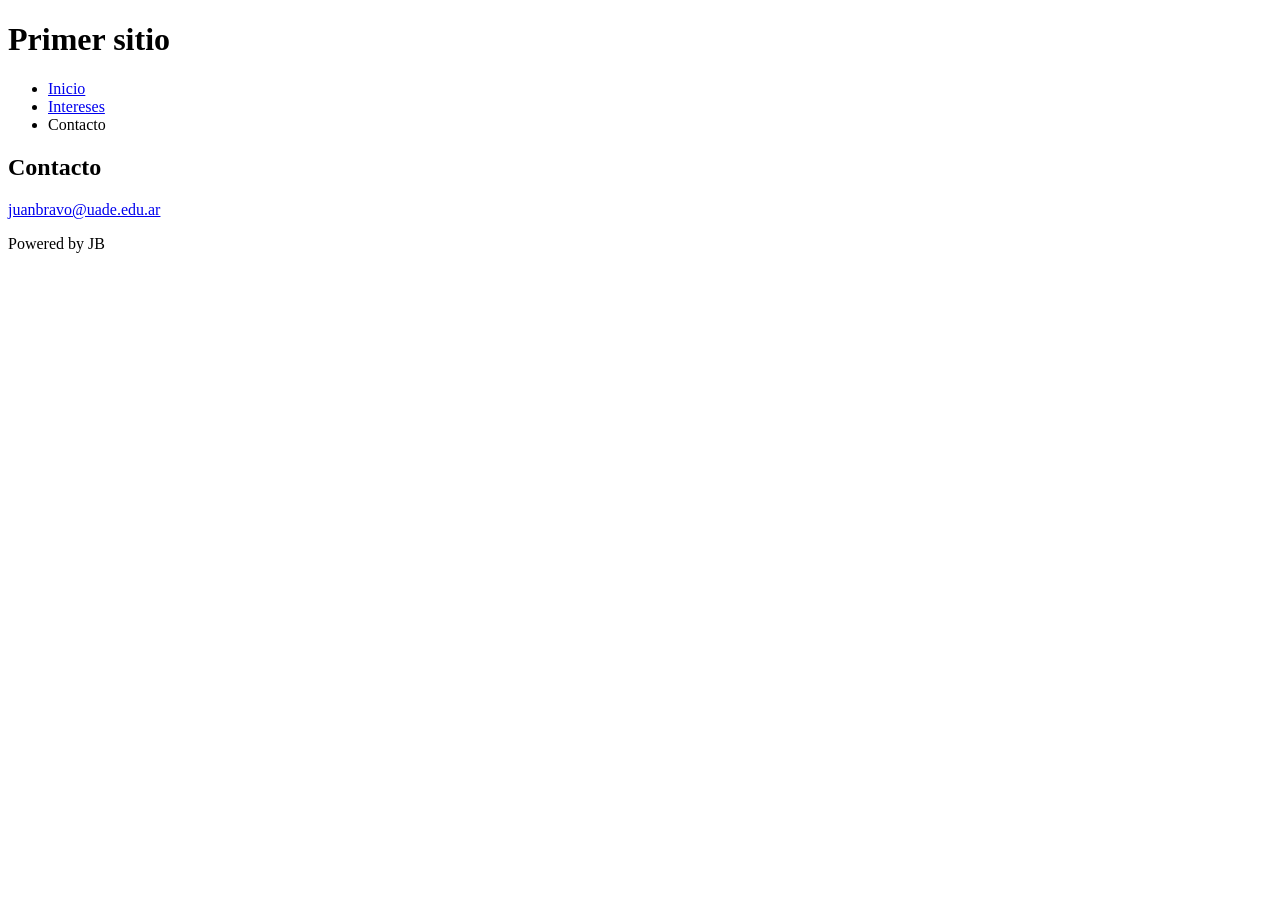
==== contacto.html @ 79280f29 "V1 First upload, with html files, being those: INDEX, CONTACTO, INTERES" ====
<!DOCTYPE html>
<html lang="en">

<head>
    <meta charset="UTF-8">
    <meta name="viewport" content="width=device-width, initial-scale=1.0">
    <title>Mi sitio - Contacto</title>
</head>

<body>
    <header>
        <h1> Primer sitio </h1>
        <nav>
            <ul>
                <li><a href="index.html">Inicio</a></li>
                <li><a href="intereses.html">Intereses</a></li>
                <li>Contacto</li>
            </ul>
        </nav>
    </header>
    <main>
        <h2>
            Contacto
        </h2>
        <a href="mailto:juanbravo@uade.edu.ar">juanbravo@uade.edu.ar</a>
    </main>
    <footer>
        <p> Powered by JB </p>
    </footer>
</body>

</html>
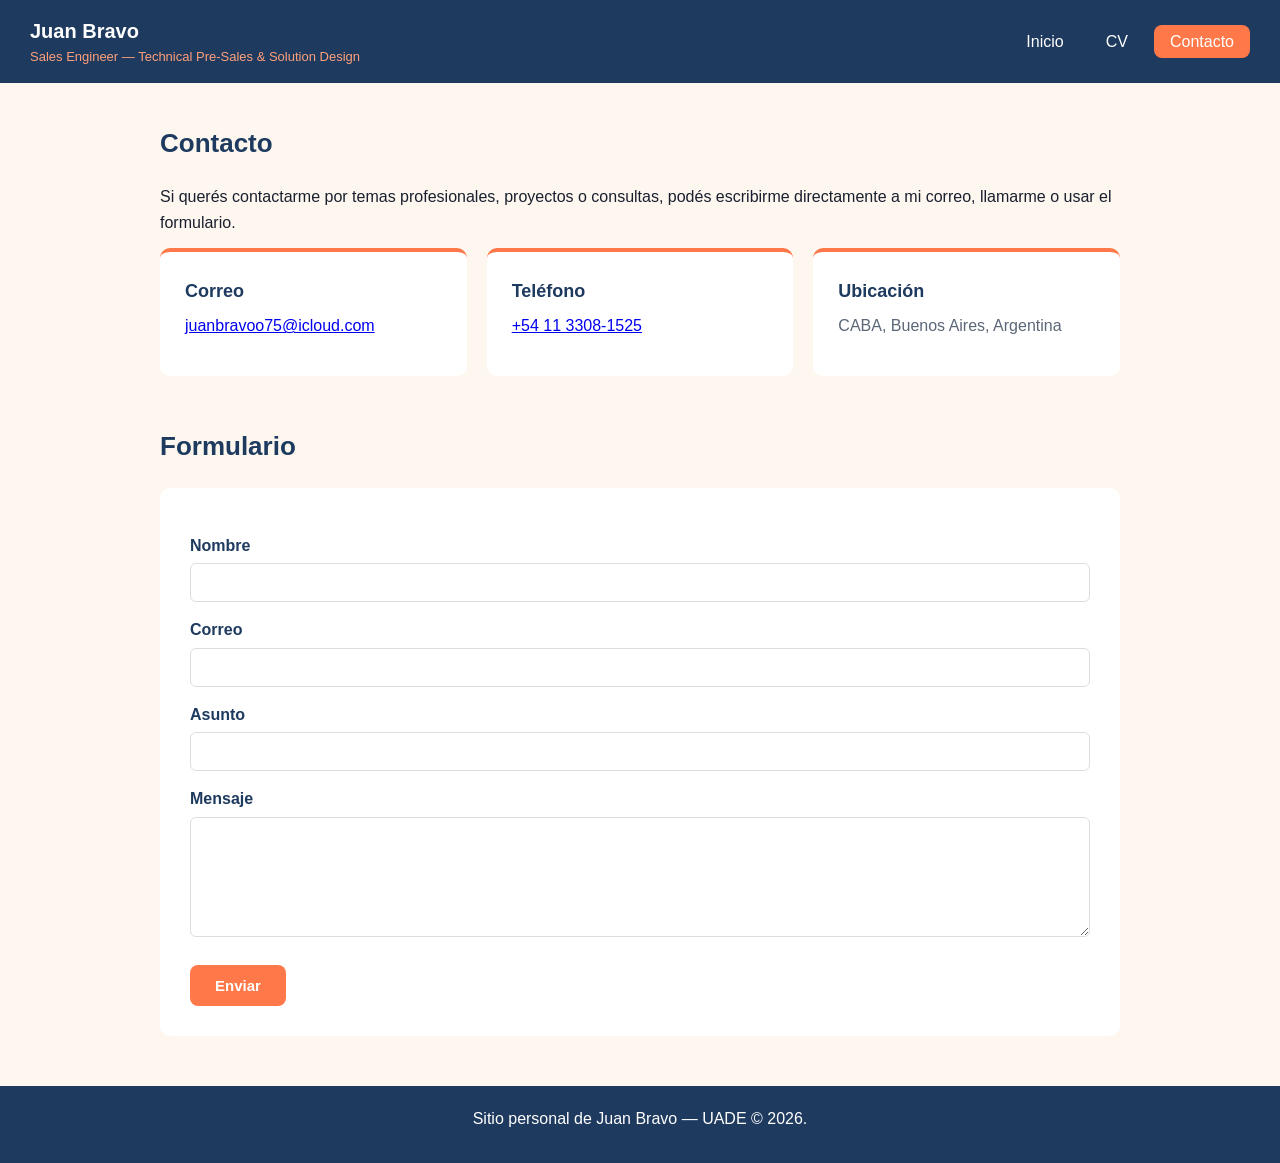
==== commit 4e8587e1: "Add files via upload" ====
--- a/contacto.html
+++ b/contacto.html
@@ -1,32 +1,103 @@
-<!DOCTYPE html>
-<html lang="en">
-
-<head>
-    <meta charset="UTF-8">
-    <meta name="viewport" content="width=device-width, initial-scale=1.0">
-    <title>Mi sitio - Contacto</title>
-</head>
-
-<body>
-    <header>
-        <h1> Primer sitio </h1>
-        <nav>
-            <ul>
-                <li><a href="index.html">Inicio</a></li>
-                <li><a href="intereses.html">Intereses</a></li>
-                <li>Contacto</li>
-            </ul>
-        </nav>
-    </header>
-    <main>
-        <h2>
-            Contacto
-        </h2>
-        <a href="mailto:juanbravo@uade.edu.ar">juanbravo@uade.edu.ar</a>
-    </main>
-    <footer>
-        <p> Powered by JB </p>
-    </footer>
-</body>
-
-</html>+<!DOCTYPE html>
+<html lang="es">
+
+<head>
+
+    <meta charset="UTF-8">
+    <meta name="viewport" content="width=device-width, initial-scale=1.0">
+    <title>Juan Bravo — Contacto</title>
+    <link rel="stylesheet" href="styles.css">
+
+</head>
+
+<body>
+
+    <!-- HEADER -->
+
+    <header>
+
+        <div class="marca">
+            Juan Bravo
+            <span>Sales Engineer — Technical Pre-Sales & Solution Design</span>
+        </div>
+
+        <nav>
+            <ul>
+                <li><a href="index.html">Inicio</a></li>
+                <li><a href="cv.html">CV</a></li>
+                <li><a class="activo" href="contacto.html">Contacto</a></li>
+            </ul>
+        </nav>
+
+    </header>
+
+    <!-- MAIN -->
+
+    <main>
+
+        <section>
+
+            <h2>Contacto</h2>
+
+            <p>
+                Si querés contactarme por temas profesionales, proyectos
+                o consultas, podés escribirme directamente a mi correo,
+                llamarme o usar el formulario.
+            </p>
+
+            <div class="tarjetas">
+
+                <div class="tarjeta">
+                    <h3>Correo</h3>
+                    <p><a href="mailto:juanbravoo75@icloud.com">juanbravoo75@icloud.com</a></p>
+                </div>
+
+                <div class="tarjeta">
+                    <h3>Teléfono</h3>
+                    <p><a href="tel:+541133081525">+54 11 3308-1525</a></p>
+                </div>
+
+                <div class="tarjeta">
+                    <h3>Ubicación</h3>
+                    <p>CABA, Buenos Aires, Argentina</p>
+                </div>
+
+            </div>
+
+        </section>
+
+        <section>
+
+            <h2>Formulario</h2>
+
+            <form action="mailto:juanbravoo75@icloud.com" method="post" enctype="text/plain">
+
+                <label for="nombre">Nombre</label>
+                <input type="text" id="nombre" name="nombre" required>
+
+                <label for="email">Correo</label>
+                <input type="email" id="email" name="email" required>
+
+                <label for="asunto">Asunto</label>
+                <input type="text" id="asunto" name="asunto">
+
+                <label for="mensaje">Mensaje</label>
+                <textarea id="mensaje" name="mensaje" required></textarea>
+
+                <button type="submit">Enviar</button>
+
+            </form>
+
+        </section>
+
+    </main>
+
+    <!-- FOOTER -->
+
+    <footer>
+        <p>Sitio personal de Juan Bravo — UADE © 2026.</p>
+    </footer>
+
+</body>
+
+</html>
--- a/styles.css
+++ b/styles.css
@@ -0,0 +1,314 @@
+/* RESET */
+
+* {
+    margin: 0;
+    padding: 0;
+    box-sizing: border-box;
+}
+
+/* BODY */
+
+body {
+    font-family: 'Segoe UI', Arial, sans-serif;
+    background-color: #fdf7f0;
+    color: #1a1f2e;
+    line-height: 1.6;
+}
+
+/* HEADER */
+
+header {
+    background-color: #1e3a5f;
+    color: white;
+    padding: 15px 30px;
+    display: flex;
+    justify-content: space-between;
+    align-items: center;
+}
+
+.marca {
+    font-size: 20px;
+    font-weight: bold;
+}
+
+.marca span {
+    display: block;
+    font-size: 13px;
+    font-weight: normal;
+    color: #ffa07a;
+}
+
+/* NAV */
+
+nav ul {
+    list-style: none;
+    display: flex;
+    gap: 10px;
+}
+
+nav a {
+    color: white;
+    text-decoration: none;
+    padding: 8px 16px;
+    border-radius: 8px;
+}
+
+nav a:hover {
+    background-color: #2d5278;
+}
+
+nav a.activo {
+    background-color: #ff7849;
+}
+
+/* MAIN */
+
+main {
+    max-width: 1000px;
+    margin: 40px auto;
+    padding: 0 20px;
+}
+
+/* HERO */
+
+.hero {
+    display: flex;
+    gap: 30px;
+    align-items: center;
+    margin-bottom: 50px;
+}
+
+.hero-texto {
+    flex: 1;
+}
+
+.hero h1 {
+    color: #1e3a5f;
+    font-size: 36px;
+    margin-bottom: 15px;
+}
+
+.hero p {
+    color: #5b6677;
+    font-size: 17px;
+    margin-bottom: 20px;
+}
+
+.hero img {
+    width: 280px;
+    border-radius: 15px;
+}
+
+/* BOTONES */
+
+.boton {
+    display: inline-block;
+    padding: 12px 22px;
+    background-color: #ff7849;
+    color: white;
+    text-decoration: none;
+    border-radius: 8px;
+    font-weight: bold;
+    margin-right: 10px;
+}
+
+.boton:hover {
+    background-color: #e8633a;
+}
+
+.boton-secundario {
+    background-color: white;
+    color: #1e3a5f;
+    border: 2px solid #1e3a5f;
+}
+
+.boton-secundario:hover {
+    background-color: #1e3a5f;
+    color: white;
+}
+
+/* SECCIONES */
+
+section {
+    margin-bottom: 50px;
+}
+
+h2 {
+    color: #1e3a5f;
+    font-size: 26px;
+    margin-bottom: 20px;
+}
+
+h3 {
+    color: #1e3a5f;
+    font-size: 18px;
+    margin-bottom: 8px;
+}
+
+p {
+    margin-bottom: 12px;
+}
+
+/* TARJETAS */
+
+.tarjetas {
+    display: flex;
+    flex-wrap: wrap;
+    gap: 20px;
+}
+
+.tarjeta {
+    background-color: white;
+    padding: 25px;
+    border-radius: 10px;
+    border-top: 4px solid #ff7849;
+    flex: 1;
+    min-width: 220px;
+}
+
+.tarjeta p {
+    color: #5b6677;
+}
+
+/* EDUCACION (timeline simple) */
+
+.item {
+    background-color: white;
+    padding: 20px;
+    border-radius: 10px;
+    border-left: 4px solid #ff7849;
+    margin-bottom: 15px;
+}
+
+.item .fecha {
+    color: #ff7849;
+    font-weight: bold;
+    font-size: 14px;
+    margin-bottom: 5px;
+}
+
+.item h3 {
+    margin-bottom: 5px;
+}
+
+.item .lugar {
+    color: #5b6677;
+    font-style: italic;
+    margin-bottom: 10px;
+}
+
+/* LISTA DE CURSOS */
+
+.cursos {
+    list-style: none;
+}
+
+.cursos li {
+    background-color: white;
+    padding: 15px 20px;
+    border-radius: 8px;
+    margin-bottom: 10px;
+    border-left: 4px solid #1e3a5f;
+}
+
+.cursos li strong {
+    color: #1e3a5f;
+    display: block;
+    margin-bottom: 4px;
+}
+
+.cursos li span {
+    color: #5b6677;
+    font-size: 14px;
+}
+
+/* FORMULARIO */
+
+form {
+    background-color: white;
+    padding: 30px;
+    border-radius: 10px;
+}
+
+label {
+    display: block;
+    color: #1e3a5f;
+    font-weight: bold;
+    margin-bottom: 5px;
+    margin-top: 15px;
+}
+
+input, textarea {
+    width: 100%;
+    padding: 10px;
+    border: 1px solid #ddd;
+    border-radius: 6px;
+    font-family: inherit;
+    font-size: 15px;
+}
+
+input:focus, textarea:focus {
+    outline: 2px solid #ff7849;
+    border-color: #ff7849;
+}
+
+textarea {
+    min-height: 120px;
+    resize: vertical;
+}
+
+form button {
+    margin-top: 20px;
+    padding: 12px 25px;
+    background-color: #ff7849;
+    color: white;
+    border: none;
+    border-radius: 8px;
+    font-weight: bold;
+    cursor: pointer;
+    font-size: 15px;
+}
+
+form button:hover {
+    background-color: #e8633a;
+}
+
+/* FOOTER */
+
+footer {
+    background-color: #1e3a5f;
+    color: white;
+    text-align: center;
+    padding: 20px;
+    margin-top: 50px;
+}
+
+/* RESPONSIVE */
+
+@media (max-width: 768px) {
+
+    header {
+        flex-direction: column;
+        gap: 15px;
+        text-align: center;
+    }
+
+    .hero {
+        flex-direction: column;
+        text-align: center;
+    }
+
+    .hero img {
+        width: 220px;
+    }
+
+    .hero h1 {
+        font-size: 28px;
+    }
+
+    nav ul {
+        flex-wrap: wrap;
+        justify-content: center;
+    }
+
+}
